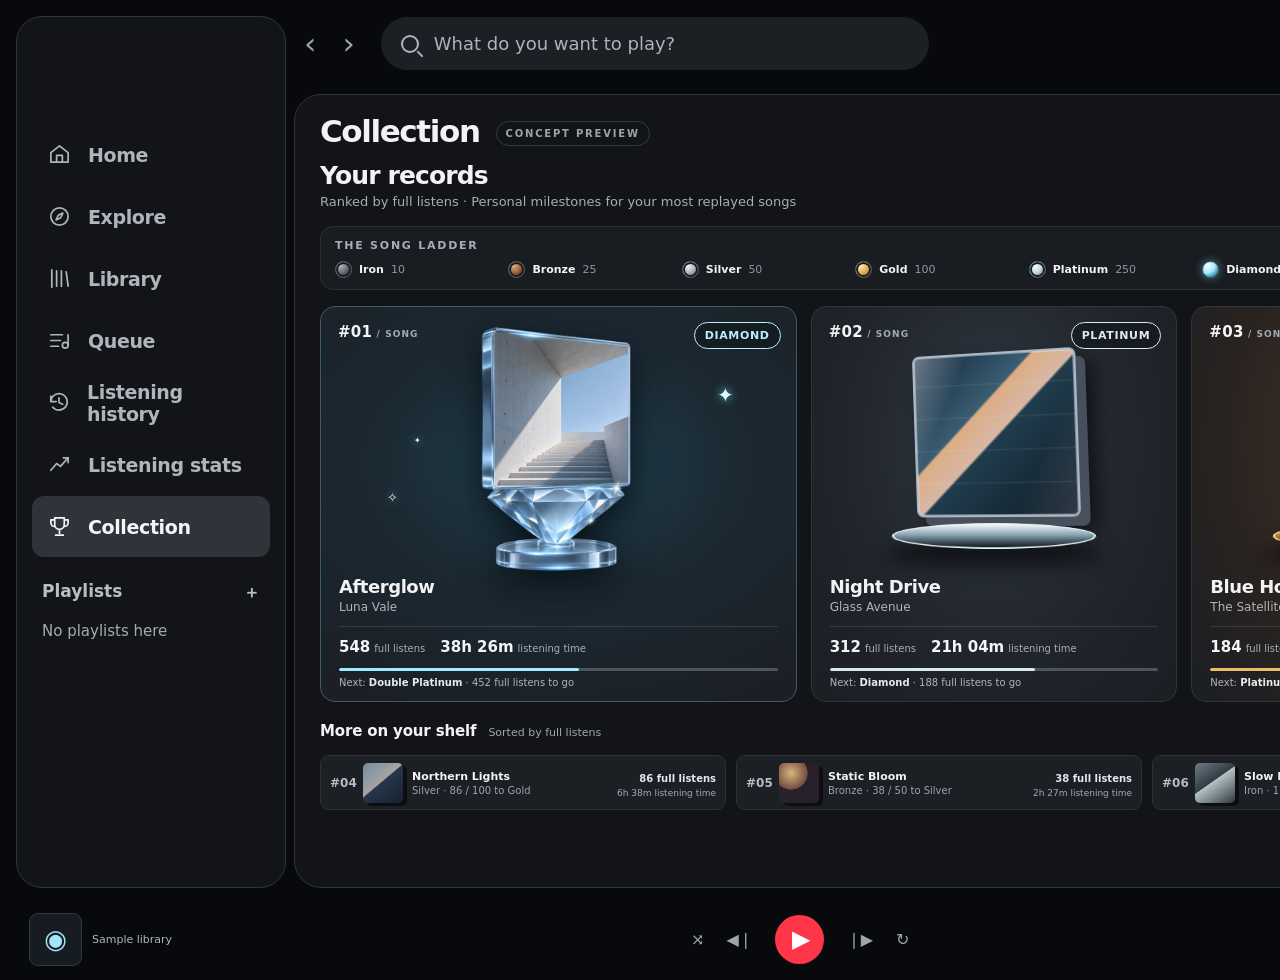
==== design/collection-records-concept/index.html @ eda497f5 "Show ranked song records and automatic genres" ====
<!doctype html>
<html lang="en">
<head>
  <meta charset="utf-8">
  <meta name="viewport" content="width=device-width, initial-scale=1">
  <title>Moosik · ranked song records concept</title>
  <style>
    @font-face { font-family: Inter; src: url("../../assets/fonts/InterVariable.ttf"); font-weight: 100 900; }
    :root {
      color-scheme: dark;
      font-family: Inter, system-ui, sans-serif;
      --bg: #08090c; --panel: #121417; --surface: #1d2025; --muted: #a8adb6;
      --line: #292d34; --text: #f2f3f5; --red: #ff3548; --blue: #a7eaff;
    }
    * { box-sizing: border-box; }
    body { margin: 0; background: var(--bg); color: var(--text); }
    .app { width: 1600px; height: 980px; overflow: hidden; position: relative; background: var(--bg); }
    .topbar { height: 94px; display: flex; align-items: flex-start; padding: 17px 31px 0 304px; gap: 26px; }
    .arrows { display: flex; gap: 26px; color: #9ca1ab; font-size: 31px; line-height: 52px; }
    .search { width: 548px; height: 53px; background: #1c1f24; border-radius: 30px; display:flex; align-items:center; gap:15px; padding: 0 20px; color:#adb2bb; font-size:18px; }
    .glass { width:18px;height:18px;border:2px solid #aeb4bf;border-radius:50%;position:relative; }
    .glass:after { content:"";position:absolute;width:8px;height:2px;background:#aeb4bf;right:-7px;bottom:-4px;transform:rotate(45deg);border-radius:2px; }
    .top-icons { margin-left:auto;display:flex;gap:22px;align-items:center;height:53px;color:#aeb3bd;font-size:24px; }
    .avatar { width:28px;height:28px;border:2px solid #aeb3bd;border-radius:50%;display:grid;place-items:center;font-size:17px; }
    .rail { position:absolute;left:16px;top:16px;bottom:92px;width:270px;border:1px solid #30343a;border-radius:26px;background:#121417;padding:106px 15px 20px; }
    .nav { height:61px;padding:0 16px;display:flex;align-items:center;gap:17px;border-radius:12px;color:#afb4bd;font-size:19px;font-weight:650;letter-spacing:-.02em;margin:1px 0; }
    .nav svg { width:23px;height:23px;stroke:currentColor;stroke-width:1.8;fill:none;stroke-linecap:round;stroke-linejoin:round; }
    .nav.active { background:#30343a;color:#f4f5f7; }
    .playlist-label { display:flex;justify-content:space-between;padding:23px 10px 0;color:#b8bdc5;font-size:17px;font-weight:650; }
    .playlist-empty { color:#a5aab3;font-size:15px;padding:18px 10px; }
    .main { position:absolute;left:294px;top:94px;right:16px;bottom:92px;border:1px solid #30343a;border-radius:27px;background:#121417;overflow:hidden; }
    .inside { padding:19px 25px 34px; }
    .page-head { display:flex;align-items:center;gap:16px;margin-bottom:14px; }
    h1 {font-size:31px;line-height:1.1;letter-spacing:-.045em;margin:0;font-weight:750;}
    .concept { color:#9ea4ad;font-size:10px;letter-spacing:.18em;font-weight:750;border:1px solid #343940;border-radius:99px;padding:6px 9px;margin-top:4px; }
    .outline { margin-left:auto;border:1px solid #333840;border-radius:22px;padding:8px 15px;font-size:14px;font-weight:650;color:#e9eaed; }
    .intro { display:flex;align-items:end;gap:20px;margin:13px 0 17px; }
    h2 { margin:0 0 4px;font-size:25px;line-height:1.12;letter-spacing:-.035em;font-weight:730; }
    .sub { font-size:13px;color:#a8adb6; }
    .sort {margin-left:auto;color:#c1c6cd;font-size:12px;background:#1b1e22;border:1px solid #30343b;border-radius:8px;padding:9px 11px;}
    .ladder { background:#191c20;border:1px solid #2c3036;border-radius:13px;padding:12px 14px 11px;margin-bottom:16px; }
    .ladder-top { color:#a9aeb6;font-size:11px;font-weight:720;letter-spacing:.16em;margin-bottom:9px; }
    .steps { display:grid;grid-template-columns:repeat(7,1fr);gap:6px; }
    .step { display:flex;align-items:center;gap:7px;min-width:0; }
    .step b {font-size:11px;white-space:nowrap;font-weight:710;}
    .step small {font-size:11px;color:#9198a2;white-space:nowrap;}
    .orb {width:17px;height:17px;flex:none;border-radius:50%;border:1px solid #59616b;background:radial-gradient(circle at 30% 25%,#909ba6,#41474f 55%,#161a20 78%);box-shadow:inset 0 0 0 2px #191d22;}
    .iron .orb {background:radial-gradient(circle at 30% 25%,#b2b8bd,#565f68 55%,#1b222b 78%);}
    .bronze .orb {background:radial-gradient(circle at 30% 25%,#e6af84,#8e5535 55%,#302019 78%);}
    .silver .orb {background:radial-gradient(circle at 30% 25%,#f2f6fa,#9da9b5 55%,#3b4652 78%);}
    .gold .orb {background:radial-gradient(circle at 30% 25%,#fff3af,#d8a442 55%,#714c1e 78%);}
    .platinum .orb {background:radial-gradient(circle at 30% 25%,#fff,#bbd2de 50%,#617985 78%);}
    .diamond .orb {background:radial-gradient(circle at 30% 25%,#fff,#9fe9ff 47%,#3489a3 78%);box-shadow:0 0 9px #78d9fa80;}
    .double .orb {background:radial-gradient(circle at 30% 25%,#fff,#e6d7ff 45%,#9771d1 78%);box-shadow:0 0 9px #b295ef85;}
    .display { display:grid;grid-template-columns:1.30fr 1fr 1fr;gap:14px; }
    .record { min-width:0;height:396px;border:1px solid #30343b;border-radius:15px;background:#1b1e23;position:relative;overflow:hidden; }
    .record.hero { background:radial-gradient(ellipse 78% 66% at 50% 40%,#214454 0%,#1b2932 47%,#1c2026 100%);border-color:#3b5d68; }
    .record.plat {background:radial-gradient(ellipse at 50% 35%,#313943,#20242b 61%,#1b1e23);}
    .record.gold {background:radial-gradient(ellipse at 50% 35%,#443329,#292320 58%,#1b1e23);}
    .record:before {content:"";position:absolute;inset:0;background:linear-gradient(120deg,#fff1,transparent 22% 82%,#fff05);pointer-events:none;}
    .rank { position:absolute;top:16px;left:17px;color:#f4f5f7;font-weight:800;font-size:15px;letter-spacing:.02em;z-index:3; }
    .rank:after {content:" / SONG";font-size:9px;color:#a4abb3;letter-spacing:.12em;font-weight:760;}
    .tier-pill {position:absolute;right:15px;top:15px;z-index:3;padding:6px 10px;border-radius:20px;font-size:11px;font-weight:760;letter-spacing:.06em;border:1px solid currentColor;background:#12181b9c;}
    .hero .tier-pill {color:#b7efff;}
    .plat .tier-pill {color:#e1eaf0;}
    .gold .tier-pill {color:#f5d492;}
    .hero-art { position:absolute;top:13px;left:50%;transform:translateX(-50%);height:256px;width:320px;object-fit:contain;filter:drop-shadow(0 13px 18px #03080dd0); }
    .sparkle { position:absolute;color:#dff9ff;text-shadow:0 0 10px #70e0ff;z-index:2; }
    .sparkle.one {top:76px;right:62px;font-size:20px;}.sparkle.two {top:183px;left:66px;font-size:13px;}.sparkle.three {top:129px;left:93px;font-size:8px;}
    .stand {height:250px;position:relative;perspective:400px; }
    .cover { position:absolute;width:165px;height:165px;left:50%;top:45px;transform:translateX(-50%) rotateY(-8deg) rotateZ(-2deg);border-radius:7px;border:2px solid #abb9c7;box-shadow:9px 9px 0 #49505d,14px 14px 21px #000b, inset 0 0 0 1px #fff6;overflow:hidden; }
    .plat .cover {background:linear-gradient(135deg,#132a40 4%,#3b5d71 37%,#ddad85 38%,#d7b7a5 51%,#203c4c 52%,#0f1b27 100%);}
    .gold .cover {background:radial-gradient(circle at 60% 37%,#db8e77 0 5%,#8e455b 7% 15%,#211928 16% 38%,#544160 39% 40%,#171622 42% 100%);}
    .cover:after { content:"";position:absolute;inset:0;background:linear-gradient(115deg,#fff6,transparent 24% 74%,#fff2),repeating-linear-gradient(0deg,transparent 0 31px,#fff1 32px 33px); }
    .plinth {position:absolute;left:50%;top:211px;transform:translateX(-50%) rotateX(59deg);width:204px;height:35px;border-radius:50%;box-shadow:0 22px 22px #0009;}
    .plat .plinth {background:linear-gradient(#f1f8fa,#8ba7b4 46%,#475765 75%,#111b22);border:2px solid #e6f1f6;}
    .gold .plinth {background:linear-gradient(#ffe19a,#c08a33 44%,#6f461d 75%,#20180f);border:2px solid #fbe1a9;}
    .record-info {position:absolute;left:18px;right:18px;bottom:13px;z-index:3;}
    .song-title {font-size:18px;line-height:1.18;font-weight:710;letter-spacing:-.025em;white-space:nowrap;overflow:hidden;text-overflow:ellipsis;}
    .artist {font-size:12px;color:#b0b5be;margin-top:3px;}
    .metrics { display:flex;gap:15px;align-items:baseline;margin-top:12px;padding-top:10px;border-top:1px solid #ffffff1d; }
    .metrics strong {font-size:15px;font-weight:750;color:#f3f5f8;white-space:nowrap;}
    .metrics span {font-size:10px;color:#a9afb9;margin-left:4px;white-space:nowrap;}
    .progress { height:3px;border-radius:6px;background:#4c555d;margin-top:12px;overflow:hidden;}
    .progress i {display:block;height:100%;background:#a2eaff;border-radius:6px;}
    .plat .progress i {background:#d9e7f0;}.gold .progress i {background:#e9bc67;}
    .next {font-size:10px;color:#aeb5bf;margin-top:6px;}
    .next b {color:#e5ecf0;font-weight:700;}
    .lower-head {display:flex;align-items:baseline;gap:12px;margin:17px 0 9px;}
    .lower-head h3 {font-size:15px;letter-spacing:-.01em;margin:0;}
    .lower-head span {color:#9fa6b0;font-size:11px;}
    .lower-head .browse {margin-left:auto;color:#d8dce2;font-size:11px;border:1px solid #353a43;border-radius:15px;padding:6px 10px;}
    .rows {display:grid;grid-template-columns:repeat(3,1fr);gap:10px;}
    .row {height:55px;background:#1c1f24;border:1px solid #2d3138;border-radius:9px;display:flex;align-items:center;padding:6px 9px;gap:9px;min-width:0;}
    .row-rank {font-size:12px;color:#b6bcc5;font-weight:760;width:24px;}
    .thumb {width:40px;height:40px;border-radius:5px;flex:none;box-shadow:4px 3px 0 #0c0e12;}
    .thumb.a {background:linear-gradient(140deg,#718da3,#a8a4a0 46%,#26364b 48%,#172130);}
    .thumb.b {background:radial-gradient(circle at 30% 25%,#dbb57e,#714c40 40%,#27212b 41%);}
    .thumb.c {background:linear-gradient(145deg,#717b84,#313c43 45%,#b3c2c5 46%,#313840);}
    .row-title {font-size:11px;font-weight:680;white-space:nowrap;overflow:hidden;text-overflow:ellipsis;}
    .row-sub {font-size:10px;color:#9da4af;margin-top:2px;white-space:nowrap;}
    .row-meta {margin-left:auto;text-align:right;white-space:nowrap;}
    .row-meta b {font-size:10px;color:#e2e7ee;}
    .row-meta span {display:block;font-size:9px;color:#a4abb5;margin-top:2px;}
    .player {position:absolute;bottom:0;left:0;right:0;height:82px;background:#08090c;display:flex;align-items:center;justify-content:center;gap:23px;color:#9ea5af;}
    .player .play {width:49px;height:49px;background:var(--red);border-radius:50%;display:grid;place-items:center;color:white;font-size:24px;padding-left:3px;}
    .player .song-mini {position:absolute;left:29px;display:flex;align-items:center;gap:10px;font-size:11px;color:#aeb4bd;}
    .player .mini-art {width:53px;height:53px;border-radius:9px;background:#171c22;border:1px solid #303b45;display:grid;place-items:center;font-size:26px;color:#a5e5f8;}
    .player .right {position:absolute;right:31px;font-size:17px;}
    .player .right:after {content:"";display:inline-block;width:98px;height:4px;border-radius:3px;background:linear-gradient(90deg,#9aa3ad 66%,#333842 66%);margin:0 0 4px 12px;}
    @media (max-width: 800px) {
      .app {width:540px;height:1850px;}
      .topbar {height:80px;padding:14px 18px 0 152px;gap:11px;}.arrows {font-size:21px;gap:10px;line-height:48px;}
      .search {width:220px;height:47px;font-size:0;padding:0 15px;}.top-icons{display:none;}
      .rail {width:68px;bottom:84px;padding:91px 9px 10px;}.nav {height:55px;padding:0 13px;font-size:0;}.nav svg {width:23px;height:23px;flex:none;}.playlist-label,.playlist-empty{display:none;}
      .main {left:94px;top:80px;right:13px;bottom:84px;}.inside{padding:19px 17px 30px;}
      h1{font-size:27px;}.concept{display:none;}.outline{font-size:11px;padding:6px 9px;}.intro{margin:10px 0 13px;}.sort{display:none;}
      .ladder {overflow:visible;}.steps{display:grid;grid-template-columns:repeat(2,minmax(0,1fr));width:auto;gap:8px;}.step{width:auto;}
      .display{display:block;}.record{height:359px;margin-bottom:10px;}.record.hero{height:390px;}
      .hero-art{height:248px;}.record-info{bottom:12px;}.stand{height:235px;}.plinth{top:185px;}
      .rows{display:block;}.row{margin-bottom:8px;}.lower-head{margin-top:16px;}
      .player{height:76px;}.player .song-mini,.player .right{display:none;}
    }
  </style>
</head>
<body>
  <div class="app">
    <div class="topbar"><div class="arrows"><span>‹</span><span>›</span></div><div class="search"><span class="glass"></span>What do you want to play?</div><div class="top-icons"><span>◴</span><span class="avatar">●</span></div></div>
    <aside class="rail">
      <div class="nav"><svg viewBox="0 0 24 24"><path d="m3 10 9-7 9 7v10H3z"/><path d="M9 20v-7h6v7"/></svg>Home</div>
      <div class="nav"><svg viewBox="0 0 24 24"><circle cx="12" cy="12" r="9"/><path d="m15.5 8.5-2.2 4.8-4.8 2.2 2.2-4.8z"/></svg>Explore</div>
      <div class="nav"><svg viewBox="0 0 24 24"><path d="M4 3v18m5-17v16m5-16v16m5-15 2 15"/></svg>Library</div>
      <div class="nav"><svg viewBox="0 0 24 24"><path d="M3 6h12M3 12h10M3 18h8"/><circle cx="18" cy="17" r="3"/><path d="M21 17V6"/></svg>Queue</div>
      <div class="nav"><svg viewBox="0 0 24 24"><path d="M3 11a9 9 0 1 1 2 6M3 5v6h6"/><path d="M12 7v5l4 2"/></svg>Listening history</div>
      <div class="nav"><svg viewBox="0 0 24 24"><path d="m3 18 6-7 4 3 8-9"/><path d="M16 5h5v5"/></svg>Listening stats</div>
      <div class="nav active"><svg viewBox="0 0 24 24"><path d="M7 3h10v7a5 5 0 0 1-10 0zM7 5H3v3a4 4 0 0 0 4 4M17 5h4v3a4 4 0 0 1-4 4M12 15v4m-4 2h8"/></svg>Collection</div>
      <div class="playlist-label"><span>Playlists</span><span>＋</span></div><div class="playlist-empty">No playlists here</div>
    </aside>
    <main class="main"><div class="inside">
      <div class="page-head"><h1>Collection</h1><span class="concept">CONCEPT PREVIEW</span><span class="outline">How it works</span></div>
      <div class="intro"><div><h2>Your records</h2><div class="sub">Ranked by full listens · Personal milestones for your most replayed songs</div></div><div class="sort">Full listens ↓</div></div>
      <div class="ladder"><div class="ladder-top">THE SONG LADDER</div><div class="steps">
        <div class="step iron"><span class="orb"></span><b>Iron</b><small>10</small></div>
        <div class="step bronze"><span class="orb"></span><b>Bronze</b><small>25</small></div>
        <div class="step silver"><span class="orb"></span><b>Silver</b><small>50</small></div>
        <div class="step gold"><span class="orb"></span><b>Gold</b><small>100</small></div>
        <div class="step platinum"><span class="orb"></span><b>Platinum</b><small>250</small></div>
        <div class="step diamond"><span class="orb"></span><b>Diamond</b><small>500</small></div>
        <div class="step double"><span class="orb"></span><b>Double Platinum</b><small>1,000</small></div>
      </div></div>
      <div class="display">
        <article class="record hero"><div class="rank">#01</div><div class="tier-pill">DIAMOND</div><span class="sparkle one">✦</span><span class="sparkle two">✧</span><span class="sparkle three">✦</span><img class="hero-art" src="diamond-trophy.png" alt=""><div class="record-info"><div class="song-title">Afterglow</div><div class="artist">Luna Vale</div><div class="metrics"><div><strong>548</strong><span>full listens</span></div><div><strong>38h 26m</strong><span>listening time</span></div></div><div class="progress"><i style="width:54.8%"></i></div><div class="next">Next: <b>Double Platinum</b> · 452 full listens to go</div></div></article>
        <article class="record plat"><div class="rank">#02</div><div class="tier-pill">PLATINUM</div><div class="stand"><div class="cover"></div><div class="plinth"></div></div><div class="record-info"><div class="song-title">Night Drive</div><div class="artist">Glass Avenue</div><div class="metrics"><div><strong>312</strong><span>full listens</span></div><div><strong>21h 04m</strong><span>listening time</span></div></div><div class="progress"><i style="width:62.4%"></i></div><div class="next">Next: <b>Diamond</b> · 188 full listens to go</div></div></article>
        <article class="record gold"><div class="rank">#03</div><div class="tier-pill">GOLD</div><div class="stand"><div class="cover"></div><div class="plinth"></div></div><div class="record-info"><div class="song-title">Blue Hour</div><div class="artist">The Satellites</div><div class="metrics"><div><strong>184</strong><span>full listens</span></div><div><strong>12h 43m</strong><span>listening time</span></div></div><div class="progress"><i style="width:73.6%"></i></div><div class="next">Next: <b>Platinum</b> · 66 full listens to go</div></div></article>
      </div>
      <div class="lower-head"><h3>More on your shelf</h3><span>Sorted by full listens</span><span class="browse">Browse all songs</span></div>
      <div class="rows">
        <div class="row"><span class="row-rank">#04</span><span class="thumb a"></span><div><div class="row-title">Northern Lights</div><div class="row-sub">Silver · 86 / 100 to Gold</div></div><div class="row-meta"><b>86 full listens</b><span>6h 38m listening time</span></div></div>
        <div class="row"><span class="row-rank">#05</span><span class="thumb b"></span><div><div class="row-title">Static Bloom</div><div class="row-sub">Bronze · 38 / 50 to Silver</div></div><div class="row-meta"><b>38 full listens</b><span>2h 27m listening time</span></div></div>
        <div class="row"><span class="row-rank">#06</span><span class="thumb c"></span><div><div class="row-title">Slow Motion</div><div class="row-sub">Iron · 13 / 25 to Bronze</div></div><div class="row-meta"><b>13 full listens</b><span>1h 06m listening time</span></div></div>
      </div>
    </div></main>
    <div class="player"><div class="song-mini"><div class="mini-art">◉</div><span>Sample library</span></div><span>⤨</span><span>◀❘</span><span class="play">▶</span><span>❘▶</span><span>↻</span><span class="right">◖))</span></div>
  </div>
</body>
</html>
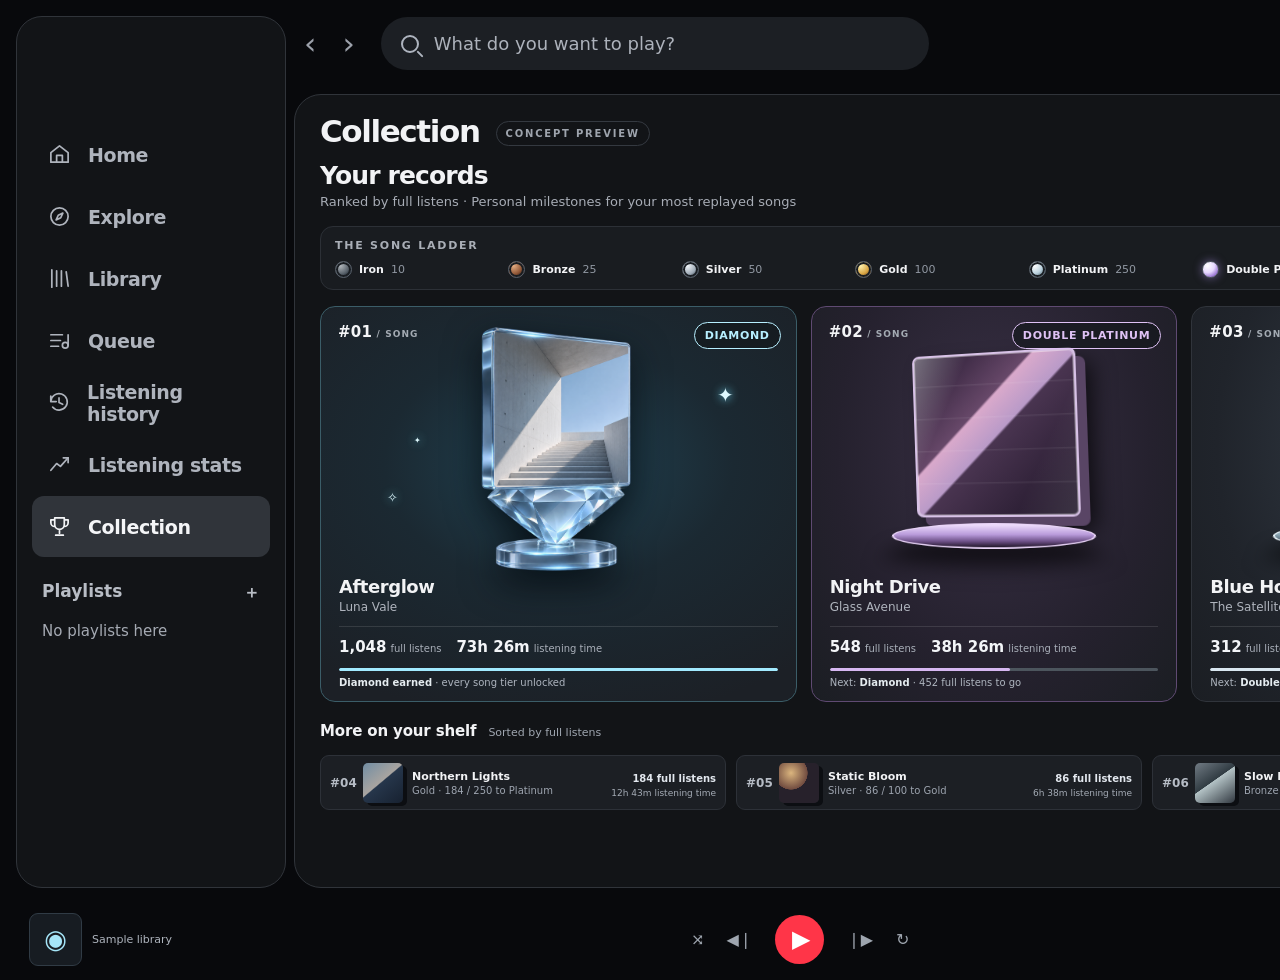
==== commit 582d60ce: "Correct song award ladder and harden genre discovery" ====
--- a/design/collection-records-concept/index.html
+++ b/design/collection-records-concept/index.html
@@ -55,6 +55,7 @@
     .display { display:grid;grid-template-columns:1.30fr 1fr 1fr;gap:14px; }
     .record { min-width:0;height:396px;border:1px solid #30343b;border-radius:15px;background:#1b1e23;position:relative;overflow:hidden; }
     .record.hero { background:radial-gradient(ellipse 78% 66% at 50% 40%,#214454 0%,#1b2932 47%,#1c2026 100%);border-color:#3b5d68; }
+    .record.double {background:radial-gradient(ellipse at 50% 35%,#393045,#25212e 61%,#1b1e23);border-color:#5f4a72;}
     .record.plat {background:radial-gradient(ellipse at 50% 35%,#313943,#20242b 61%,#1b1e23);}
     .record.gold {background:radial-gradient(ellipse at 50% 35%,#443329,#292320 58%,#1b1e23);}
     .record:before {content:"";position:absolute;inset:0;background:linear-gradient(120deg,#fff1,transparent 22% 82%,#fff05);pointer-events:none;}
@@ -62,6 +63,7 @@
     .rank:after {content:" / SONG";font-size:9px;color:#a4abb3;letter-spacing:.12em;font-weight:760;}
     .tier-pill {position:absolute;right:15px;top:15px;z-index:3;padding:6px 10px;border-radius:20px;font-size:11px;font-weight:760;letter-spacing:.06em;border:1px solid currentColor;background:#12181b9c;}
     .hero .tier-pill {color:#b7efff;}
+    .double .tier-pill {color:#dfc2f5;}
     .plat .tier-pill {color:#e1eaf0;}
     .gold .tier-pill {color:#f5d492;}
     .hero-art { position:absolute;top:13px;left:50%;transform:translateX(-50%);height:256px;width:320px;object-fit:contain;filter:drop-shadow(0 13px 18px #03080dd0); }
@@ -69,10 +71,12 @@
     .sparkle.one {top:76px;right:62px;font-size:20px;}.sparkle.two {top:183px;left:66px;font-size:13px;}.sparkle.three {top:129px;left:93px;font-size:8px;}
     .stand {height:250px;position:relative;perspective:400px; }
     .cover { position:absolute;width:165px;height:165px;left:50%;top:45px;transform:translateX(-50%) rotateY(-8deg) rotateZ(-2deg);border-radius:7px;border:2px solid #abb9c7;box-shadow:9px 9px 0 #49505d,14px 14px 21px #000b, inset 0 0 0 1px #fff6;overflow:hidden; }
+    .double .cover {background:linear-gradient(135deg,#251930 4%,#674869 37%,#d9a9cb 38%,#b99ac8 51%,#493450 52%,#1d1426 100%);border-color:#d8c2e7;box-shadow:9px 9px 0 #594565,14px 14px 21px #000b, inset 0 0 0 1px #fff6;}
     .plat .cover {background:linear-gradient(135deg,#132a40 4%,#3b5d71 37%,#ddad85 38%,#d7b7a5 51%,#203c4c 52%,#0f1b27 100%);}
     .gold .cover {background:radial-gradient(circle at 60% 37%,#db8e77 0 5%,#8e455b 7% 15%,#211928 16% 38%,#544160 39% 40%,#171622 42% 100%);}
     .cover:after { content:"";position:absolute;inset:0;background:linear-gradient(115deg,#fff6,transparent 24% 74%,#fff2),repeating-linear-gradient(0deg,transparent 0 31px,#fff1 32px 33px); }
     .plinth {position:absolute;left:50%;top:211px;transform:translateX(-50%) rotateX(59deg);width:204px;height:35px;border-radius:50%;box-shadow:0 22px 22px #0009;}
+    .double .plinth {background:linear-gradient(#f0dffd,#b99bdb 46%,#6e5188 75%,#211629);border:2px solid #ead5f8;}
     .plat .plinth {background:linear-gradient(#f1f8fa,#8ba7b4 46%,#475765 75%,#111b22);border:2px solid #e6f1f6;}
     .gold .plinth {background:linear-gradient(#ffe19a,#c08a33 44%,#6f461d 75%,#20180f);border:2px solid #fbe1a9;}
     .record-info {position:absolute;left:18px;right:18px;bottom:13px;z-index:3;}
@@ -83,7 +87,7 @@
     .metrics span {font-size:10px;color:#a9afb9;margin-left:4px;white-space:nowrap;}
     .progress { height:3px;border-radius:6px;background:#4c555d;margin-top:12px;overflow:hidden;}
     .progress i {display:block;height:100%;background:#a2eaff;border-radius:6px;}
-    .plat .progress i {background:#d9e7f0;}.gold .progress i {background:#e9bc67;}
+    .double .progress i {background:#d6b7f1;}.plat .progress i {background:#d9e7f0;}.gold .progress i {background:#e9bc67;}
     .next {font-size:10px;color:#aeb5bf;margin-top:6px;}
     .next b {color:#e5ecf0;font-weight:700;}
     .lower-head {display:flex;align-items:baseline;gap:12px;margin:17px 0 9px;}
@@ -145,19 +149,19 @@
         <div class="step silver"><span class="orb"></span><b>Silver</b><small>50</small></div>
         <div class="step gold"><span class="orb"></span><b>Gold</b><small>100</small></div>
         <div class="step platinum"><span class="orb"></span><b>Platinum</b><small>250</small></div>
-        <div class="step diamond"><span class="orb"></span><b>Diamond</b><small>500</small></div>
-        <div class="step double"><span class="orb"></span><b>Double Platinum</b><small>1,000</small></div>
+        <div class="step double"><span class="orb"></span><b>Double Platinum</b><small>500</small></div>
+        <div class="step diamond"><span class="orb"></span><b>Diamond</b><small>1,000</small></div>
       </div></div>
       <div class="display">
-        <article class="record hero"><div class="rank">#01</div><div class="tier-pill">DIAMOND</div><span class="sparkle one">✦</span><span class="sparkle two">✧</span><span class="sparkle three">✦</span><img class="hero-art" src="diamond-trophy.png" alt=""><div class="record-info"><div class="song-title">Afterglow</div><div class="artist">Luna Vale</div><div class="metrics"><div><strong>548</strong><span>full listens</span></div><div><strong>38h 26m</strong><span>listening time</span></div></div><div class="progress"><i style="width:54.8%"></i></div><div class="next">Next: <b>Double Platinum</b> · 452 full listens to go</div></div></article>
-        <article class="record plat"><div class="rank">#02</div><div class="tier-pill">PLATINUM</div><div class="stand"><div class="cover"></div><div class="plinth"></div></div><div class="record-info"><div class="song-title">Night Drive</div><div class="artist">Glass Avenue</div><div class="metrics"><div><strong>312</strong><span>full listens</span></div><div><strong>21h 04m</strong><span>listening time</span></div></div><div class="progress"><i style="width:62.4%"></i></div><div class="next">Next: <b>Diamond</b> · 188 full listens to go</div></div></article>
-        <article class="record gold"><div class="rank">#03</div><div class="tier-pill">GOLD</div><div class="stand"><div class="cover"></div><div class="plinth"></div></div><div class="record-info"><div class="song-title">Blue Hour</div><div class="artist">The Satellites</div><div class="metrics"><div><strong>184</strong><span>full listens</span></div><div><strong>12h 43m</strong><span>listening time</span></div></div><div class="progress"><i style="width:73.6%"></i></div><div class="next">Next: <b>Platinum</b> · 66 full listens to go</div></div></article>
+        <article class="record hero"><div class="rank">#01</div><div class="tier-pill">DIAMOND</div><span class="sparkle one">✦</span><span class="sparkle two">✧</span><span class="sparkle three">✦</span><img class="hero-art" src="diamond-trophy.png" alt=""><div class="record-info"><div class="song-title">Afterglow</div><div class="artist">Luna Vale</div><div class="metrics"><div><strong>1,048</strong><span>full listens</span></div><div><strong>73h 26m</strong><span>listening time</span></div></div><div class="progress"><i style="width:100%"></i></div><div class="next"><b>Diamond earned</b> · every song tier unlocked</div></div></article>
+        <article class="record double"><div class="rank">#02</div><div class="tier-pill">DOUBLE PLATINUM</div><div class="stand"><div class="cover"></div><div class="plinth"></div></div><div class="record-info"><div class="song-title">Night Drive</div><div class="artist">Glass Avenue</div><div class="metrics"><div><strong>548</strong><span>full listens</span></div><div><strong>38h 26m</strong><span>listening time</span></div></div><div class="progress"><i style="width:54.8%"></i></div><div class="next">Next: <b>Diamond</b> · 452 full listens to go</div></div></article>
+        <article class="record plat"><div class="rank">#03</div><div class="tier-pill">PLATINUM</div><div class="stand"><div class="cover"></div><div class="plinth"></div></div><div class="record-info"><div class="song-title">Blue Hour</div><div class="artist">The Satellites</div><div class="metrics"><div><strong>312</strong><span>full listens</span></div><div><strong>21h 04m</strong><span>listening time</span></div></div><div class="progress"><i style="width:62.4%"></i></div><div class="next">Next: <b>Double Platinum</b> · 188 full listens to go</div></div></article>
       </div>
       <div class="lower-head"><h3>More on your shelf</h3><span>Sorted by full listens</span><span class="browse">Browse all songs</span></div>
       <div class="rows">
-        <div class="row"><span class="row-rank">#04</span><span class="thumb a"></span><div><div class="row-title">Northern Lights</div><div class="row-sub">Silver · 86 / 100 to Gold</div></div><div class="row-meta"><b>86 full listens</b><span>6h 38m listening time</span></div></div>
-        <div class="row"><span class="row-rank">#05</span><span class="thumb b"></span><div><div class="row-title">Static Bloom</div><div class="row-sub">Bronze · 38 / 50 to Silver</div></div><div class="row-meta"><b>38 full listens</b><span>2h 27m listening time</span></div></div>
-        <div class="row"><span class="row-rank">#06</span><span class="thumb c"></span><div><div class="row-title">Slow Motion</div><div class="row-sub">Iron · 13 / 25 to Bronze</div></div><div class="row-meta"><b>13 full listens</b><span>1h 06m listening time</span></div></div>
+        <div class="row"><span class="row-rank">#04</span><span class="thumb a"></span><div><div class="row-title">Northern Lights</div><div class="row-sub">Gold · 184 / 250 to Platinum</div></div><div class="row-meta"><b>184 full listens</b><span>12h 43m listening time</span></div></div>
+        <div class="row"><span class="row-rank">#05</span><span class="thumb b"></span><div><div class="row-title">Static Bloom</div><div class="row-sub">Silver · 86 / 100 to Gold</div></div><div class="row-meta"><b>86 full listens</b><span>6h 38m listening time</span></div></div>
+        <div class="row"><span class="row-rank">#06</span><span class="thumb c"></span><div><div class="row-title">Slow Motion</div><div class="row-sub">Bronze · 38 / 50 to Silver</div></div><div class="row-meta"><b>38 full listens</b><span>2h 27m listening time</span></div></div>
       </div>
     </div></main>
     <div class="player"><div class="song-mini"><div class="mini-art">◉</div><span>Sample library</span></div><span>⤨</span><span>◀❘</span><span class="play">▶</span><span>❘▶</span><span>↻</span><span class="right">◖))</span></div>
